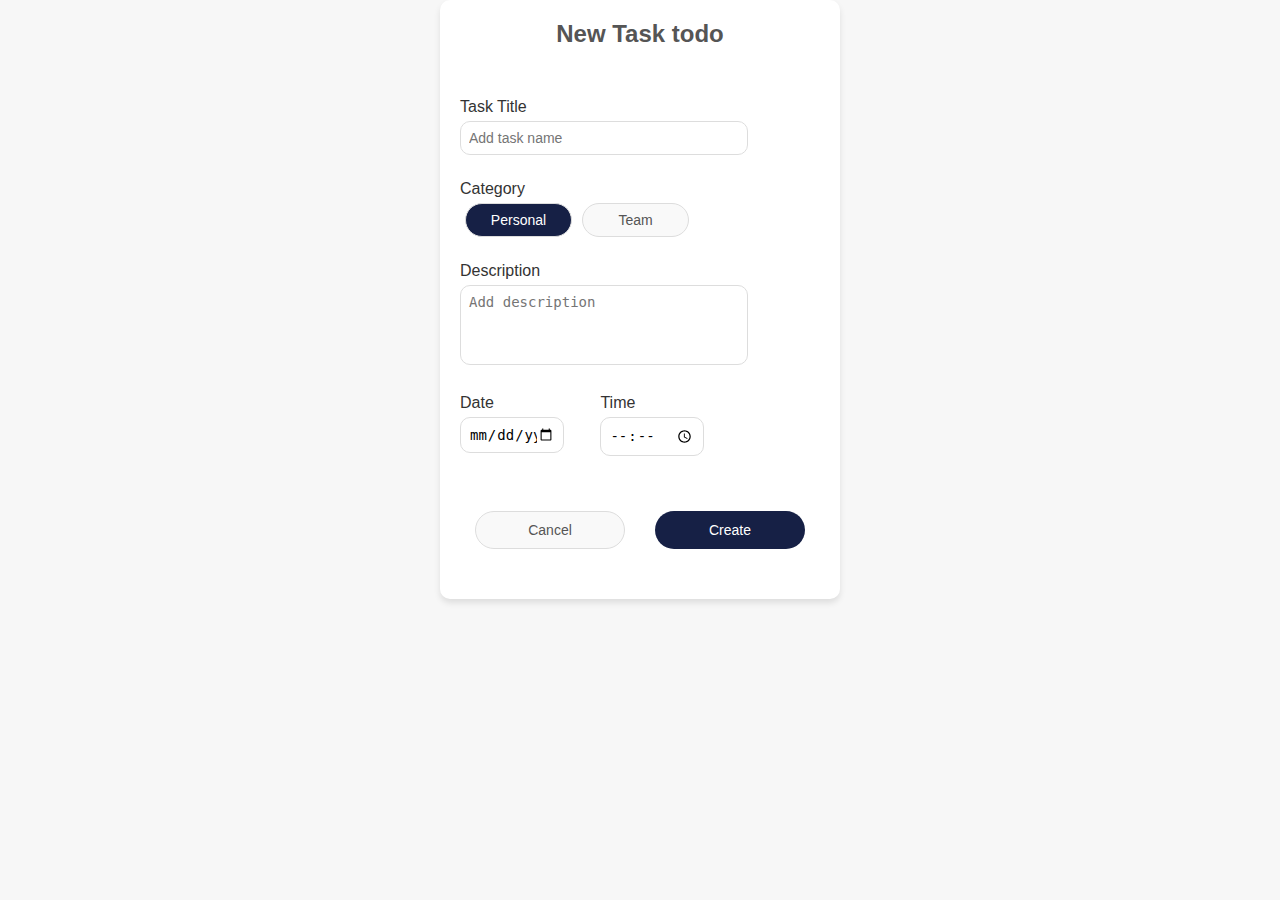
==== newtask.html @ 437eb383 "update" ====
<!DOCTYPE html>
<html lang="en">
<head>
    <meta charset="UTF-8">
    <meta name="viewport" content="width=device-width, initial-scale=1.0">
    <title>New Task</title>
    <link rel="stylesheet" href="newtaskstyle.css">
</head>
<body>
    <div class="container">
    <h2>New Task todo</h2>
    <form class="task-form">
      <label for="task-title">Task Title</label>
      <input type="text" id="task-title" name="task-title" placeholder="Add task name">
      
      <label>Category</label>
      <div class="category-buttons">
        <button type="button" class="category-btn active">Personal</button>
        <button type="button" class="category-btn">Team</button>
      </div>
      
      <label for="description">Description</label>
      <textarea id="description" name="description" placeholder="Add description"></textarea>
      
      <div class="datetime">
        <div>
          <label for="date">Date</label>
          <input type="date" id="date" name="date">
        </div>
        <div>
          <label for="time">Time</label>
          <input type="time" id="time" name="time">
        </div>
      </div>
      <div class="form-buttons">
        <button type="button" class="cancel-btn">Cancel</button>
        <button type="submit" class="create-btn">Create</button>
      </div>
    </form>
    </div>
</body>
</html>
---- newtaskstyle.css ----
/* Reset styles */
* {
    margin: 0;
    padding: 0;
    box-sizing: border-box;
  }
  
body {
  font-family: 'Arial', sans-serif;
  background-color: #f7f7f7;
}

.container {
  max-width: 400px;
  margin: 0 auto;
  overflow: hidden;
  background: #fff;
  padding: 20px;
  border-radius: 10px;
  box-shadow: 0 4px 6px rgba(0, 0, 0, 0.1);
}

h2 {
    text-align: center;
    color: #555;
    margin-bottom: 50px;
  }
  
  .task-form label {
    display: block;
    font-weight: 500;
    margin-bottom: 5px;
    color: #333;
  }
  
  .task-form input,
  .task-form textarea {
    width: 80%;
    padding: 8px;
    margin-bottom: 25px;
    border: 1px solid #ddd;
    border-radius: 10px;
    font-size: 14px;
  }
  
  textarea {
    resize: none;
    height: 80px;
  }
  
  .category-buttons {
    display: flex;
    justify-content: space-between;
    margin-bottom: 25px;
    width: 65%;
  }
  
  .category-btn {
    flex: 1;
    padding: 8px 0;
    margin: 0 5px;
    border: 1px solid #ddd;
    border-radius: 20px;
    background: #f9f9f9;
    color: #555;
    font-size: 14px;
    cursor: pointer;
    transition: all 0.3s ease;
  }
  
  .category-btn.active {
    background: #162045;
    color: #fff;
  }
  
  .category-btn:hover {
    background: #ddd;
  }
  
  .datetime {
    display: flex;
    justify-content: space-between;
    width: 75%;
  }
  
  .datetime div {
    width: 48%;
  }
  
  .form-buttons {
    display: flex;
    width: 100%;
    justify-content: center;
    gap: 30px;
    margin-top: 30px;
    margin-bottom: 30px;
  }
  
  .cancel-btn,
  .create-btn {
    padding: 10px 15px;
    border: none;
    border-radius: 20px;
    font-size: 14px;
    cursor: pointer;
    width: 150px;
  }
  
  .cancel-btn {
    background: #f9f9f9;
    color: #555;
    border: 1px solid #ddd;
    transition: all 0.3s ease;
  }
  
  .cancel-btn:hover {
    background: #ddd;
  }
  
  .create-btn {
    background: #162045;
    color: #fff;
    transition: all 0.3s ease;
  }
  
  .create-btn:hover {
    background: #0f1636;
  }
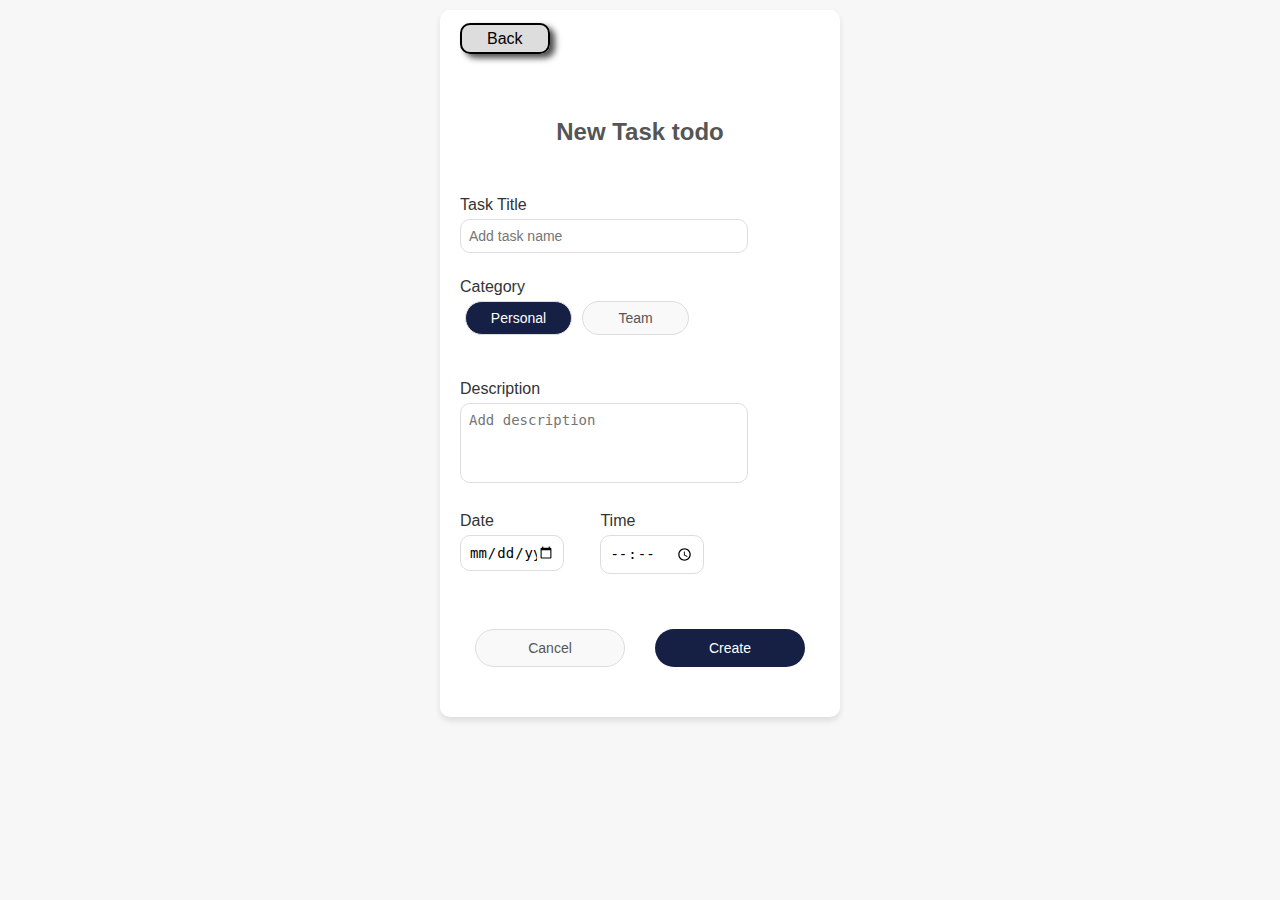
==== commit 4ade78b0: ",w" ====
--- a/newtask.html
+++ b/newtask.html
@@ -8,6 +8,9 @@
 </head>
 <body>
     <div class="container">
+    <div class="back-btn">
+        <a href="index.html">Back</a>
+    </div>
     <h2>New Task todo</h2>
     <form class="task-form">
       <label for="task-title">Task Title</label>
--- a/newtaskstyle.css
+++ b/newtaskstyle.css
@@ -18,13 +18,30 @@
   padding: 20px;
   border-radius: 10px;
   box-shadow: 0 4px 6px rgba(0, 0, 0, 0.1);
+  margin-top: 10px;
+}
+
+
+.back-btn a{
+    text-decoration: none;
+    background-color: #ddd;
+    padding: 5px 25px;
+    border-radius: 10px;
+    border: 2px solid black;
+    color: black;
+    box-shadow: 5px 4px 6px rgba(0, 0, 0, 0.7);
+
 }
 
 h2 {
     text-align: center;
     color: #555;
     margin-bottom: 50px;
+    margin-top: 70px;
+
   }
+
+
   
   .task-form label {
     display: block;
@@ -51,7 +68,7 @@
   .category-buttons {
     display: flex;
     justify-content: space-between;
-    margin-bottom: 25px;
+    margin-bottom: 45px;
     width: 65%;
   }
   
